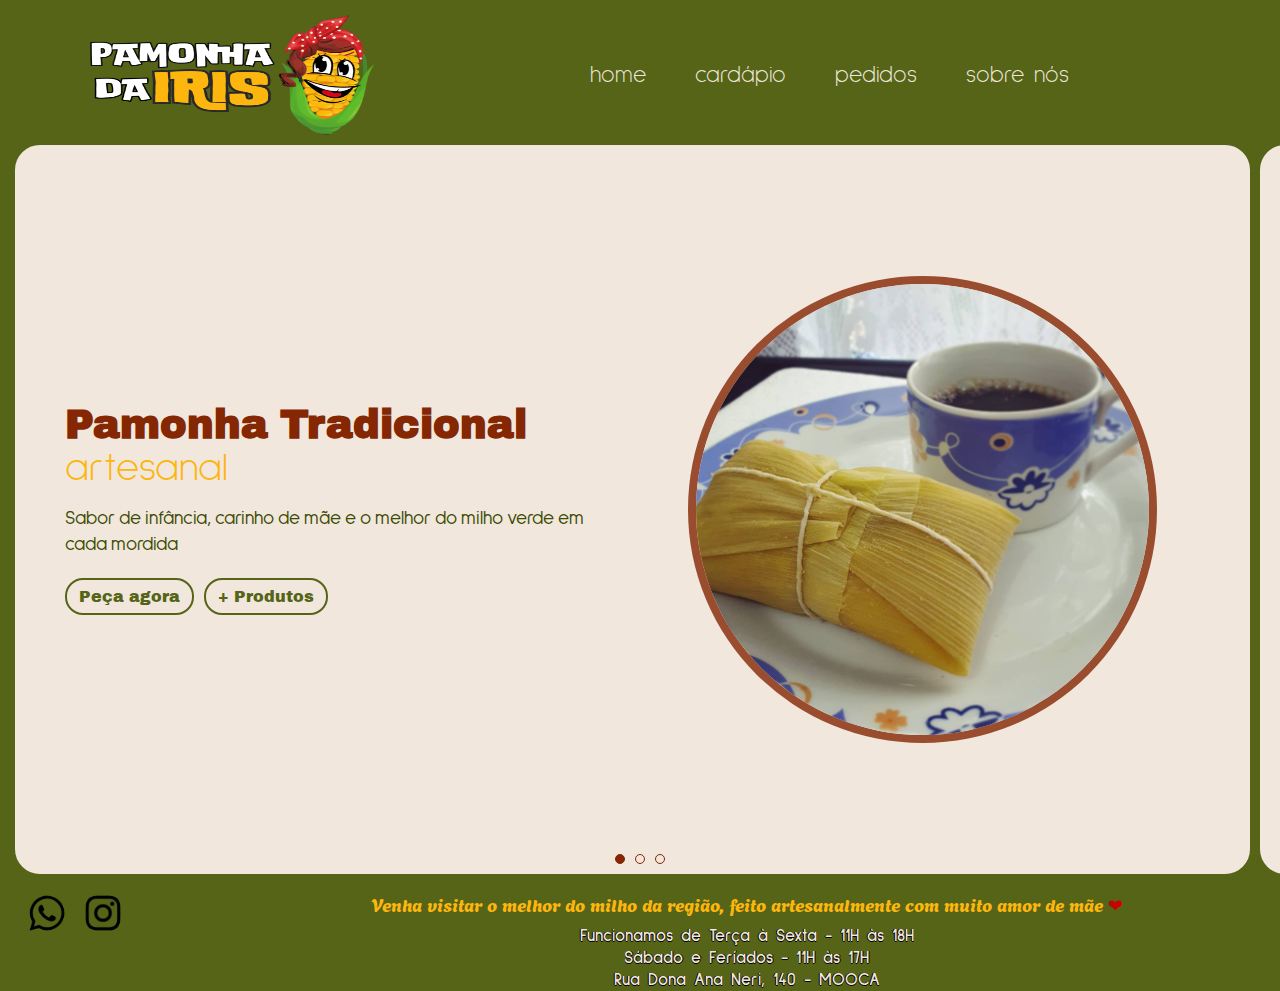
==== index.html @ 00f53f53 "atualizacao index" ====
<!DOCTYPE html>
<html lang="pt-br">
<head>
    <meta charset="UTF-8">
    <meta name="viewport" content="width=device-width, initial-scale=1.0">
    <title>Pamonha da Iris</title>
    <link rel="stylesheet" href="styles/main.css">
    <link rel="stylesheet" href="styles/index.css">
</head>
<body>

    <header>
        <nav class="container__header">
            <div class="container__header__logo">
                <img class="logo_img" src="img/1.png">
            </div>

            <ul class="menu">
                <li class="menu__item"><a href="index.html">Home</a></li>
                <li class="menu__item"><a href="cardapio.html">Cardápio</a></li>
                <li class="menu__item"><a href="pedidos.html">Pedidos</a></li>
                <li class="menu__item"><a href="about.html">Sobre nós</a></li>
            </ul>
        </nav>
    </header>
    <main>
        <section class="carrosel-container">
            <div class="carrossel-wrapper">
                <div class="carrossel-slide">
                    <div class="bannertexto">
                        <h1>Pamonha Tradicional <br><span>artesanal</span></h1>
                        <p>Sabor de infância, carinho de mãe e o melhor do milho verde em cada mordida</p>
                        <div class="links">
                            <a href="pedidos.html" class="links__acesso" id="links_acesso1">Peça agora</a>
                            <a href="cardapio.html" class="links__acesso" id="links_acesso2">+ Produtos</a>        
                        </div>
                    </div>
                    <div class="bannerimagem">
                        <img src="img/img_1.png" alt="">
                    </div>    
                </div>
                <div class="carrossel-slide">
                    <div class="bannertexto">
                        <h1>Almoço nordestino <br><span>com tempero caseiro</span> </h1>
                        <p>Um pedacinho do sabor nordestino agora também no horário do almoço</p>
                        <p>Servimos de terça a sexta a partir do 12h</p>
                        <p>Fiquem atentos ao cardápio do dia nas nossas redes</p>
                        <div class="links">
                            <a href="pedidos.html" class="links__acesso" id="links_acesso1">Peça agora</a>
                            <a href="cardapio.html" class="links__acesso" id="links_acesso2">+ Produtos</a>        
                        </div>
                    </div>
                    <div class="bannerimagem">
                        <img src="img/baiao.png" alt="">
                    </div>   
                </div>
                <div class="carrossel-slide">
                    <div class="bannertexto">
                        <h1>Gelinho Cremoso <br><span>gourmet</span> </h1>
                        <p>Para os dias de muito calor, vai um gelinho ai?!</p>
                        <p>Feito de forma artesanal e com a polpa da fruta e os melhores ingredientes</p>
                        <div class="links">
                            <a href="pedidos.html" class="links__acesso" id="links_acesso1">Peça agora</a>
                            <a href="cardapio.html" class="links__acesso" id="links_acesso2">+ Produtos</a>        
                        </div>
                    </div>
                    <div class="bannerimagem">
                        <img src="img/gelinho.png" alt="">
                    </div>   
                </div>
            </div>
        
            <div class="carrosel-bullets">
                <span class="bullet" onclick="changeSlide(0)"></span>
                <span class="bullet" onclick="changeSlide(1)"></span>
                <span class="bullet" onclick="changeSlide(2)"></span>
            </div>
        </section>
    </main>

    <footer class="contato">

        <div class="container_contato">
            <a href ="https://wa.me/+5511963220463" target="_blank"><img class="contato_img" src="img/whatsapp_logo.png"></a>
            <a href="https://www.instagram.com/pamonhadairis/" target="_blank"><img class="contato_img" src="img/instagram_logo.png"></a>
        </div>

        <div class="contato__redes">
            <p class="contato__redes__p1">Venha visitar o melhor do milho da região, feito artesanalmente com muito amor de mãe <span id="contato_coracao">❤</span></p>
            <p class="contato__redes__p2">Funcionamos de Terça à Sexta - 11H às 18H</p>
            <p class="contato__redes__p2">Sábado e Feríados - 11H às 17H</p>
            <p class="contato__redes__p2">Rua Dona Ana Neri, 140 - MOOCA</p>
        </div>

    </footer>

    <script src="script.js"></script>
</body>
</html>
---- styles/main.css ----
@import url('https://fonts.googleapis.com/css2?family=Sulphur+Point:wght@300;400;700&display=swap');
@import url('https://fonts.googleapis.com/css2?family=Agbalumo&display=swap');
@import url('https://fonts.googleapis.com/css2?family=Archivo+Black&display=swap');
/* font-family: 'Sulphur Point', sans-serif;*/
/* font-family: 'Archivo Black', sans-serif; */

/* Variáveis de cores */
:root {
    --bege-fundo: #F1E7DD;
    /* 241 231  221*/
    --amarelo-escuro: #FCB60D;
    /* 252 182 13 */
    --preto: rgb(4, 2, 1);
    --marrom: rgb(133, 39, 3);
    --verde-escuro: #556417;
    /* 85 100 23 */
    --verde-medio: #3C4C02;
    /* 60 76 2 */
}

* {
	margin: 0;
	padding: 0;
}

body {
	font-family: 'Sulphur Point', sans-serif;
	background-color: var(--verde-escuro);
    text-align: center;
    border: 10px solid var(--verde-escuro);
}

/* CABEÇALHO */
.container__header {
    display: flex;
    align-items: center;
    justify-content: space-between;
    background-color: var(--verde-escuro);
    height: 130px;
    font-family: 'Sulphur Point', sans-serif;
}

.container__header__logo {
    width: 300px;
    height: 120px;
}

.logo_img {
    padding-left: 25%;
    width: 100%;
    height: 100%;
}

.container__header__logo img:hover {
    -webkit-transform: scale(1.08);
    -ms-transform: scale(1.08);
    transform: scale(1.08);
    transition: 1s ease;
}

.container__header__nome {
    font-size: 32px;
}

.menu {
    list-style: none;
    padding: 100px;
    margin-right: 75px;
}

.menu__item {
    background-color: var(--verde-escuro); 
    display: inline-block;
    margin-right: 10px;
    border-radius: 12px;
    font-size: 23px;
    font-weight: 300;
    text-transform: lowercase;
}

.menu__item a {
    text-decoration: none;
    color: var(--bege-fundo);
    padding: 8px 16px; 
    display: block;
    box-sizing: border-box;
}

.menu__item a:hover {
    background-color: rgba(241, 231,  221, 0.2);
    color: var(--amarelo-escuro);
    font-weight: 700;
    border: 1px solid var(--bege-fundo);
    border-radius: 24px;
}

/* RODAPÉ */
.contato {
    display: flex;
    flex-direction: row;
    justify-content: flex-start;
    gap: 19.5%;
    background-color: var(--verde-escuro);
    height: 90px;
    border: 1px solid var(--verde-escuro);
    margin-top: 25px;
}

.container_contato {
    display: flex;
    gap: 10px;
    margin-left: 1%;
}

.contato_img {
    width: 46px;
    height: 46px;
}

.contato__redes {
    display: flex;
    flex-direction: column;
    justify-content: flex-start;
    display: block;
}

.contato__redes p{
    display: block;
}

.contato__redes__p1 {
    font-family: 'Agbalumo';
    word-spacing: 2px;
    font-size: 18px;
    color: var(--amarelo-escuro);
    margin-bottom: 8px;
}

.contato__redes__p2 {
    color: var(--bege-fundo);
    font-family: 'Sulphur Point', sans-serif;
    font-size: 16.5px;
    font-weight: 700;
    text-shadow: -0.5px 0 black, 0 0.5px black,
    0.5px 0 black, 0 -0.5px black;
}

#contato_coracao {
    color: rgb(199, 2, 2);
}

.container_contato a:hover {
    filter: invert(1);
}
---- styles/index.css ----
body {
    overflow-x: hidden;
    
}

/* CARROSSEL DE SLIDES */
.carrossel-container {
    overflow: hidden;
    width: 100vw;
    position: relative;
    height: 70vh;
}

.carrossel-wrapper {
    display: flex;
    transition: transform 0.5s;
    width: 98%;
    margin-right: 50px;
}

.carrossel-slide {
    flex: 0 0 100%;
    display: flex;
    justify-content: space-around;
    align-items: center;
    height: 81vh;
    border: 5px solid var(--verde-escuro);
    border-radius: 30px;
    background-color: var(--bege-fundo);
    gap: 5px;
    
}

.bannertexto {
    width: 50%;
    box-sizing: border-box;
    display: flex;
    flex-direction: column;
    justify-content: center;
    margin-left:50px;
}

.bannertexto h1 {
    font-family: 'Archivo Black', sans-serif;
    font-size: 40px;
    word-spacing: -10px;
    text-transform: capitalize;
    text-align:left;
    line-height: 42px;
    word-spacing: -1px;
    color: var(--marrom);
    margin-bottom: 12px;
}

.bannertexto span{
    color: var(--amarelo-escuro);
    font-weight: 300;
    text-transform: lowercase;
    font-family: 'Sulphur Point', sans-serif;
    word-spacing: -10px;
}


.bannertexto p {
    font-size: 19px;
    word-spacing: -5px;
    text-transform:none;
    text-align:left;
    margin-top: 5px;
    color: var(--verde-medio);
    font-weight: 400;
}

.bannerimagem {
    width: 55%;
    display: flex;
    justify-content: center;
    margin: 25px 25px 25px 0;
}

.bannerimagem img {
    width: 75%;
    height: 85%;
    object-fit: contain;
    border: 8px solid rgba(133, 39, 3, 0.8);
    border-radius: 50%;
}

.carrosel-bullets {
    display: flex;
    justify-content: center;
    margin-top: -25px;
    margin-bottom: 10px;
    overflow: hidden;

}

.bullet {
    width: 8px;
    height: 8px;
    border-radius: 50%;
    background-color: var(--bege-fundo);
    margin: 0 5px;
    cursor: pointer;
    z-index: 3;
    border: 1px solid var(--marrom);
}

.bullet.active {
    background-color: var(--marrom);
}

.links {
    display: flex;
    justify-content: flex-start;
    margin-top: 10px;
}

.links__acesso {
    background-color: var(--bege-fundo); 
    display: inline-block;
    padding: 8px 12px;
    margin-right: 10px;
    margin-top: 10px;
    border-radius: 18px;
    font-family: 'Archivo Black', sans-serif;
}

.links a {
    color: var(--verde-escuro);
    text-decoration: none;
    border: 2px solid var(--verde-escuro);
    word-spacing: 0;
    text-transform: none;

}

.links a:hover {
    background-color: var(--verde-medio);
    color: var(--bege-fundo);
    border-radius: 18px;
}
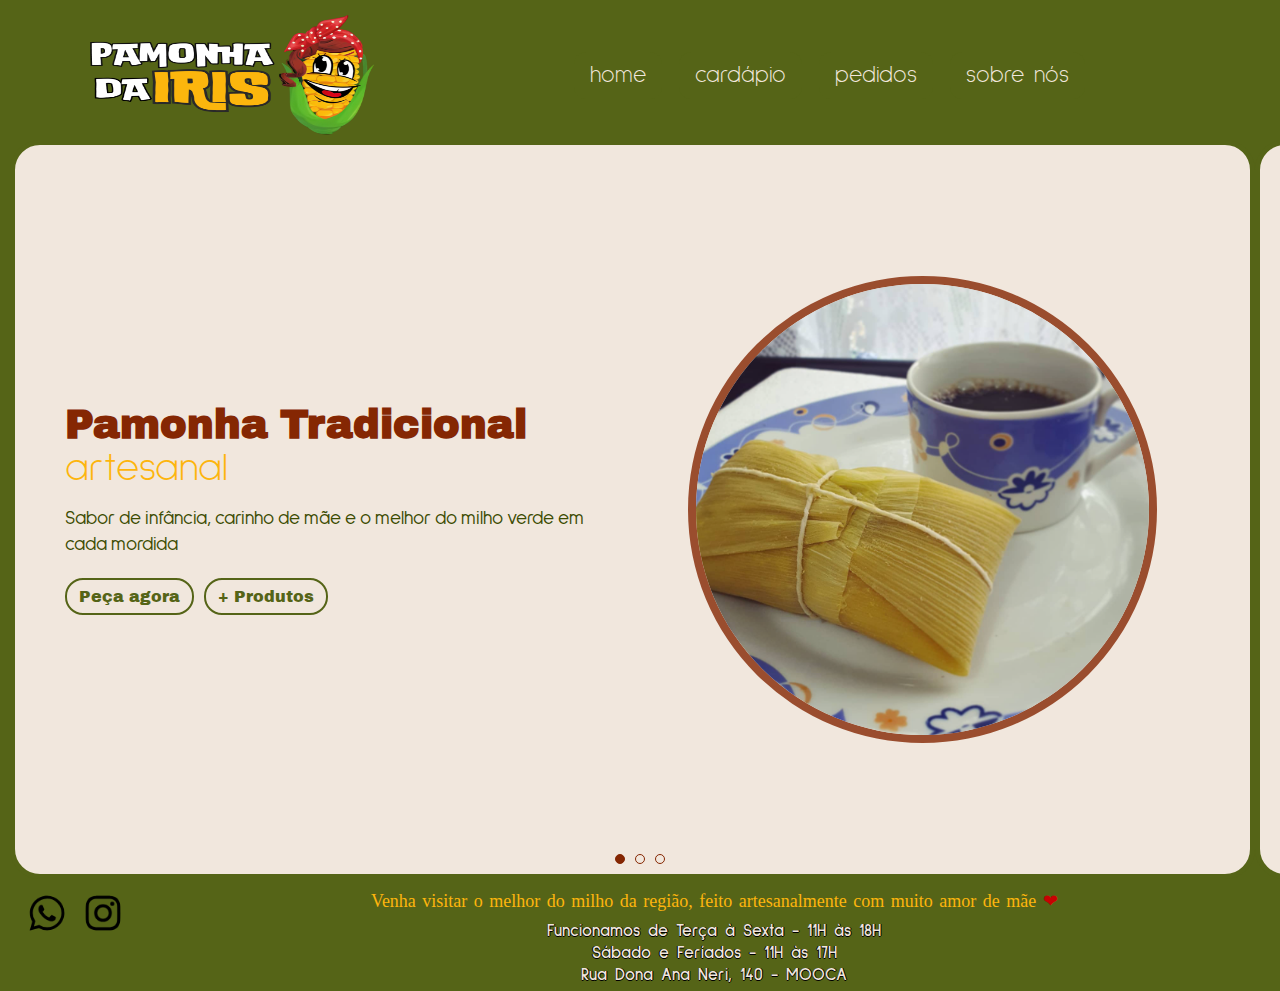
==== commit be1fa39c: "checagem geral" ====
--- a/index.html
+++ b/index.html
@@ -44,10 +44,10 @@
                         <h1>Almoço nordestino <br><span>com tempero caseiro</span> </h1>
                         <p>Um pedacinho do sabor nordestino agora também no horário do almoço</p>
                         <p>Servimos de terça a sexta a partir do 12h</p>
-                        <p>Fiquem atentos ao cardápio do dia nas nossas redes</p>
+                        <p>Quer saber o cardápio do dia?! Fica de olho nas nossas redes</p>
                         <div class="links">
-                            <a href="pedidos.html" class="links__acesso" id="links_acesso1">Peça agora</a>
-                            <a href="cardapio.html" class="links__acesso" id="links_acesso2">+ Produtos</a>        
+                            <a href="https://wa.me/+5511975602377?text=rom+%0apom+%0apom+%0apom" class="links__acesso" id="links_acesso1">Link Whats</a>
+                            <a href="https://www.instagram.com/stories/pamonhadairis" class="links__acesso" id="links_acesso2">Status Insta</a>
                         </div>
                     </div>
                     <div class="bannerimagem">
@@ -60,8 +60,8 @@
                         <p>Para os dias de muito calor, vai um gelinho ai?!</p>
                         <p>Feito de forma artesanal e com a polpa da fruta e os melhores ingredientes</p>
                         <div class="links">
-                            <a href="pedidos.html" class="links__acesso" id="links_acesso1">Peça agora</a>
-                            <a href="cardapio.html" class="links__acesso" id="links_acesso2">+ Produtos</a>        
+                            <a href="pedidos.html" class="links__acesso" id="links_acesso1">Peça Agora </a>
+                            <a href="cardapio.html#gelinho1" class="links__acesso" id="links_acesso2">+ Sabores</a>        
                         </div>
                     </div>
                     <div class="bannerimagem">
--- a/styles/main.css
+++ b/styles/main.css
@@ -1,14 +1,17 @@
 @import url('https://fonts.googleapis.com/css2?family=Sulphur+Point:wght@300;400;700&display=swap');
-@import url('https://fonts.googleapis.com/css2?family=Agbalumo&display=swap');
+@import url('https://fonts.googleapis.com/css2?family=Comic+Neue:ital,wght@0,300;0,400;0,700;1,300;1,400;1,700&display=swap');
 @import url('https://fonts.googleapis.com/css2?family=Archivo+Black&display=swap');
-/* font-family: 'Sulphur Point', sans-serif;*/
+@import url('https://fonts.googleapis.com/css2?family=Kalam:wght@300;400&display=swap');
+/* font-family: 'Sulphur Point', sans-serif; */
+/* font-family: 'Comic Neue', cursive; */
 /* font-family: 'Archivo Black', sans-serif; */
+/* font-family: 'Kalam', cursive; */
 
 /* Variáveis de cores */
 :root {
     --bege-fundo: #F1E7DD;
     /* 241 231  221*/
-    --amarelo-escuro: #FCB60D;
+    --amarelo-escuro: rgb(253, 181, 13);
     /* 252 182 13 */
     --preto: rgb(4, 2, 1);
     --marrom: rgb(133, 39, 3);
@@ -16,6 +19,8 @@
     /* 85 100 23 */
     --verde-medio: #3C4C02;
     /* 60 76 2 */
+    --vermelho: #c70202;
+    --marrom-vinho: #b61212;
 }
 
 * {
@@ -24,6 +29,7 @@
 }
 
 body {
+    font-size: 16px;
 	font-family: 'Sulphur Point', sans-serif;
 	background-color: var(--verde-escuro);
     text-align: center;
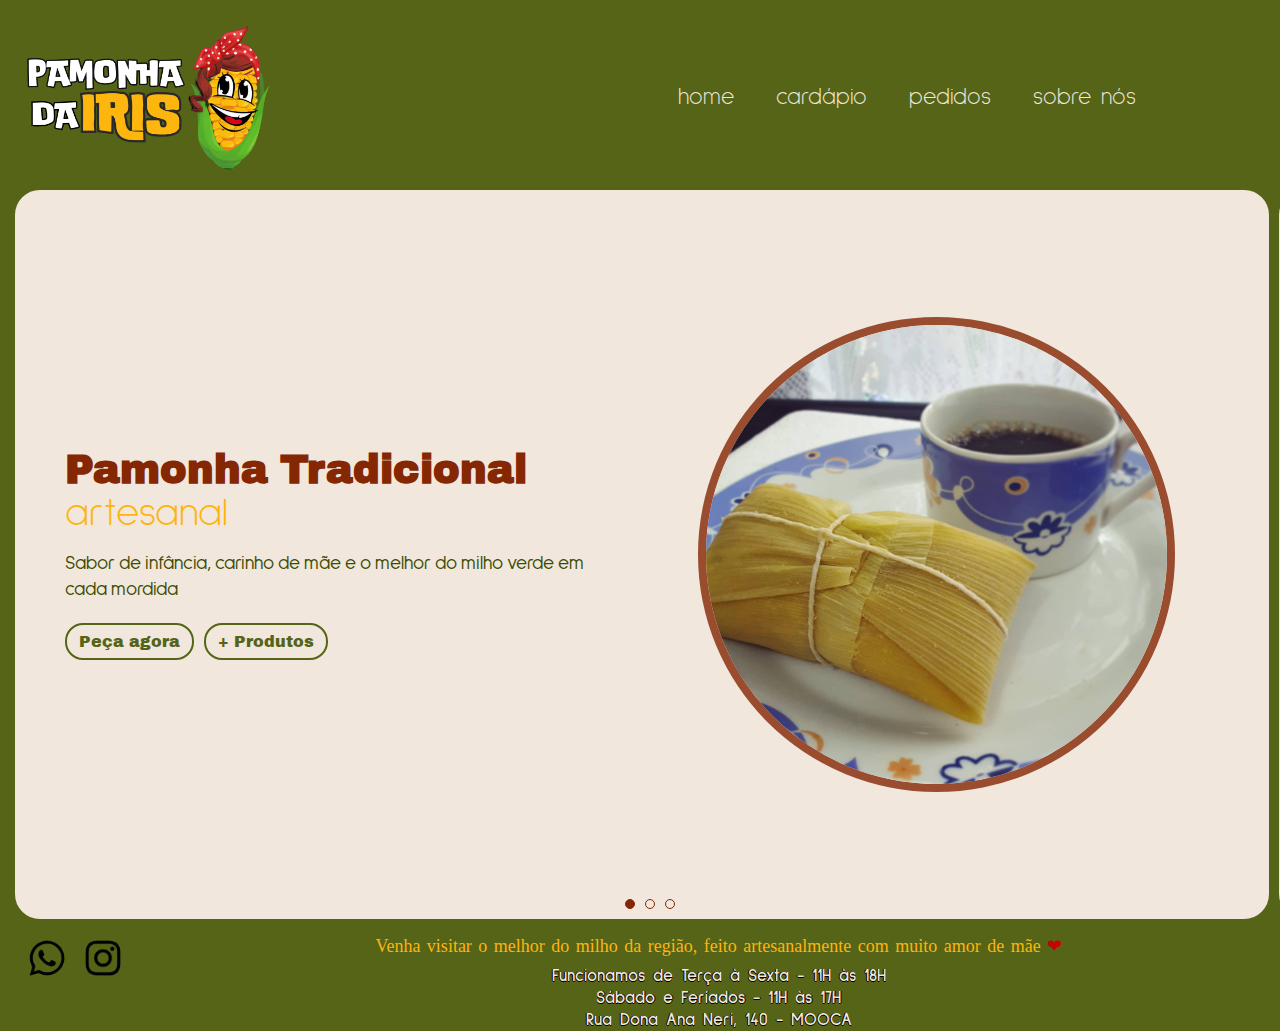
==== commit 6685f23e: "responsividade cabecalho e rodape" ====
--- a/index.html
+++ b/index.html
@@ -44,10 +44,10 @@
                         <h1>Almoço nordestino <br><span>com tempero caseiro</span> </h1>
                         <p>Um pedacinho do sabor nordestino agora também no horário do almoço</p>
                         <p>Servimos de terça a sexta a partir do 12h</p>
-                        <p>Quer saber o cardápio do dia?! Fica de olho nas nossas redes</p>
+                        <p>Fiquem atentos ao cardápio do dia nas nossas redes</p>
                         <div class="links">
-                            <a href="https://wa.me/+5511975602377?text=rom+%0apom+%0apom+%0apom" class="links__acesso" id="links_acesso1">Link Whats</a>
-                            <a href="https://www.instagram.com/stories/pamonhadairis" class="links__acesso" id="links_acesso2">Status Insta</a>
+                            <a href="pedidos.html" class="links__acesso" id="links_acesso1">Peça agora</a>
+                            <a href="cardapio.html" class="links__acesso" id="links_acesso2">+ Produtos</a>        
                         </div>
                     </div>
                     <div class="bannerimagem">
@@ -60,8 +60,8 @@
                         <p>Para os dias de muito calor, vai um gelinho ai?!</p>
                         <p>Feito de forma artesanal e com a polpa da fruta e os melhores ingredientes</p>
                         <div class="links">
-                            <a href="pedidos.html" class="links__acesso" id="links_acesso1">Peça Agora </a>
-                            <a href="cardapio.html#gelinho1" class="links__acesso" id="links_acesso2">+ Sabores</a>        
+                            <a href="pedidos.html" class="links__acesso" id="links_acesso1">Peça agora</a>
+                            <a href="cardapio.html" class="links__acesso" id="links_acesso2">+ Produtos</a>        
                         </div>
                     </div>
                     <div class="bannerimagem">
--- a/styles/main.css
+++ b/styles/main.css
@@ -34,6 +34,8 @@
 	background-color: var(--verde-escuro);
     text-align: center;
     border: 10px solid var(--verde-escuro);
+    height: 100vh;
+    width: 100vw;
 }
 
 /* CABEÇALHO */
@@ -42,19 +44,20 @@
     align-items: center;
     justify-content: space-between;
     background-color: var(--verde-escuro);
-    height: 130px;
     font-family: 'Sulphur Point', sans-serif;
 }
 
 .container__header__logo {
-    width: 300px;
-    height: 120px;
+    width: 20%;
+    height: 80%;
 }
 
 .logo_img {
-    padding-left: 25%;
     width: 100%;
     height: 100%;
+    object-fit: contain; /* Garante que a imagem mantenha suas proporções */
+    display: block; /* Remove espaçamento extra abaixo da imagem */
+    padding-left: 5%;
 }
 
 .container__header__logo img:hover {
@@ -70,8 +73,9 @@
 
 .menu {
     list-style: none;
-    padding: 100px;
-    margin-right: 75px;
+    padding: 5%;
+    margin-right: 5%;
+    display: flex;
 }
 
 .menu__item {
@@ -102,6 +106,8 @@
 
 /* RODAPÉ */
 .contato {
+    width: 100%;
+    height: auto;
     display: flex;
     flex-direction: row;
     justify-content: flex-start;
@@ -157,4 +163,44 @@
 
 .container_contato a:hover {
     filter: invert(1);
-}+}
+
+/* RESPONSIVIDADE */
+@media screen and (max-width: 768px) {
+
+    /* CABEÇALHO */
+    .container__header {
+        flex-direction: column;
+        height: auto; 
+        padding: 1% 0;
+    }
+
+    .container__header__logo {
+        width: 55%; /*Tamanho img logo container*/
+        height: auto;
+        margin-bottom: 1%;
+    }
+
+    .logo_img {
+        padding-left: 0;
+        width: 100%;
+    }
+
+    .menu {
+        padding: 2% 0;
+        justify-content: space-around;
+    }
+
+    .menu__item {
+        margin: 5px 0;
+        font-size: 2.25em;
+        word-spacing: -10px;
+    }
+
+    /* RODAPÉ */
+    .contato {
+        flex-direction: column;
+        align-items: center;
+    }
+
+}
--- a/styles/index.css
+++ b/styles/index.css
@@ -139,4 +139,35 @@
     background-color: var(--verde-medio);
     color: var(--bege-fundo);
     border-radius: 18px;
+}
+
+@media screen and (max-width: 768px) {
+
+    /* CARROSSEL DE SLIDES */
+    .carrossel-slide {
+        flex-direction: column-reverse;
+        justify-content: flex-end;
+        align-items: center;
+    }
+
+    .bannertexto {
+        width: 60%;
+        box-sizing: border-box;
+        display: flex;
+        flex-direction: column;
+        justify-content: center;
+        align-items: flex; /* Alinhamento do texto a esquerda */
+        margin-left: 0;
+        margin-right: 0;
+    }
+
+    .bannerimagem {
+        width: 60%;
+        margin: 25px 0 0 0; /* Ajuste de margem*/
+    }
+
+    .links {
+        justify-content: center;
+        margin: 0;
+    }
 }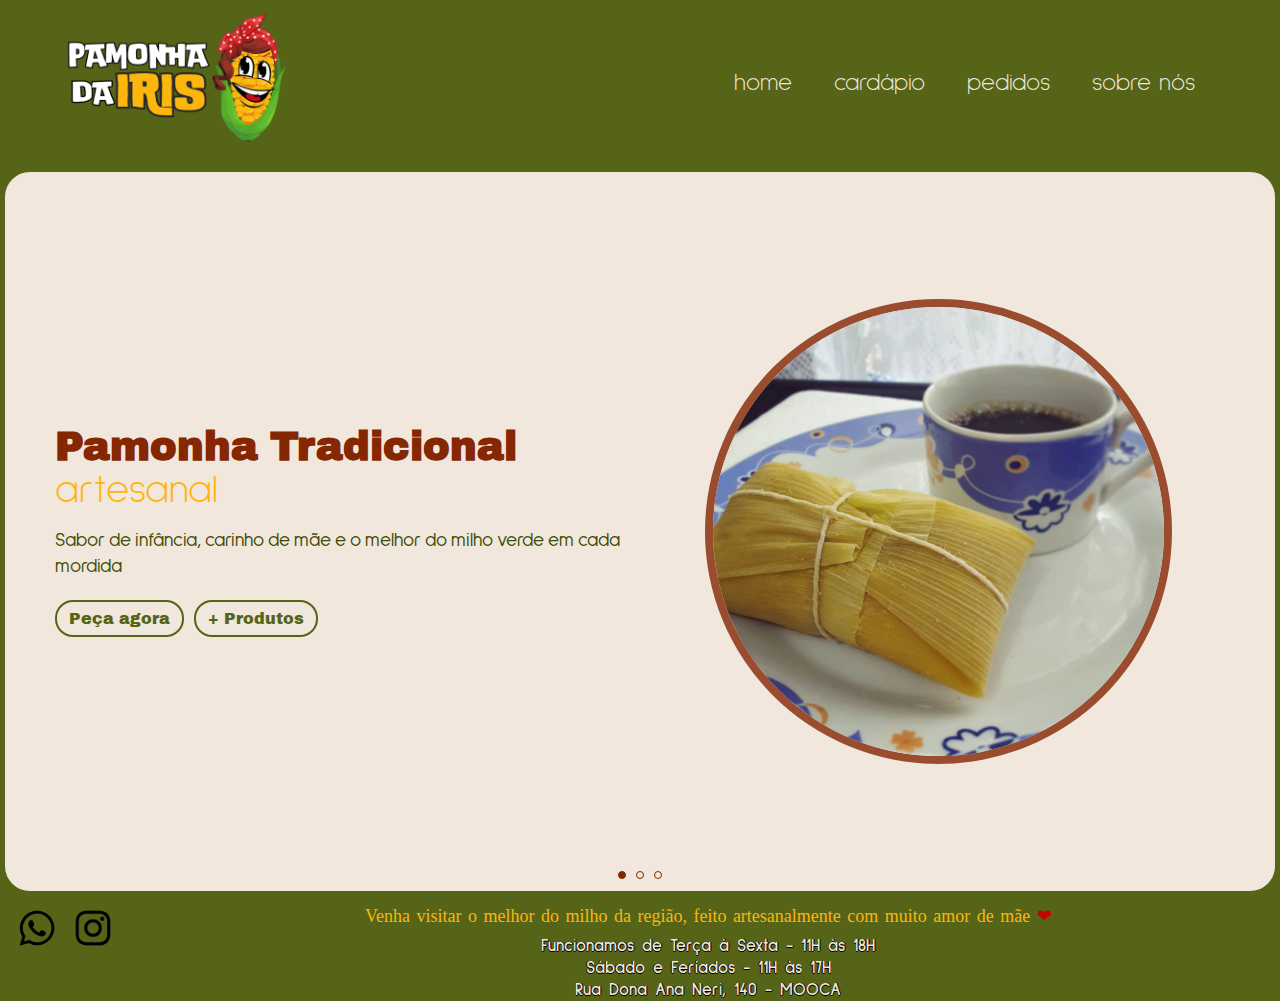
==== commit c80f4ed0: "atualizacao estilo responsividade" ====
--- a/index.html
+++ b/index.html
@@ -43,7 +43,6 @@
                     <div class="bannertexto">
                         <h1>Almoço nordestino <br><span>com tempero caseiro</span> </h1>
                         <p>Um pedacinho do sabor nordestino agora também no horário do almoço</p>
-                        <p>Servimos de terça a sexta a partir do 12h</p>
                         <p>Fiquem atentos ao cardápio do dia nas nossas redes</p>
                         <div class="links">
                             <a href="pedidos.html" class="links__acesso" id="links_acesso1">Peça agora</a>
--- a/styles/main.css
+++ b/styles/main.css
@@ -33,9 +33,6 @@
 	font-family: 'Sulphur Point', sans-serif;
 	background-color: var(--verde-escuro);
     text-align: center;
-    border: 10px solid var(--verde-escuro);
-    height: 100vh;
-    width: 100vw;
 }
 
 /* CABEÇALHO */
@@ -45,11 +42,13 @@
     justify-content: space-between;
     background-color: var(--verde-escuro);
     font-family: 'Sulphur Point', sans-serif;
+    padding: 1% 5%;
 }
 
 .container__header__logo {
     width: 20%;
-    height: 80%;
+    height: auto;
+    margin-bottom: 1%;
 }
 
 .logo_img {
@@ -57,7 +56,6 @@
     height: 100%;
     object-fit: contain; /* Garante que a imagem mantenha suas proporções */
     display: block; /* Remove espaçamento extra abaixo da imagem */
-    padding-left: 5%;
 }
 
 .container__header__logo img:hover {
@@ -73,17 +71,20 @@
 
 .menu {
     list-style: none;
-    padding: 5%;
-    margin-right: 5%;
-    display: flex;
+    padding: 0;
+    margin: 0;
+    display: flex;
+    flex-grow: 1;
+    justify-content: flex-end;
 }
 
 .menu__item {
     background-color: var(--verde-escuro); 
     display: inline-block;
-    margin-right: 10px;
+    margin: 0 5px;
     border-radius: 12px;
-    font-size: 23px;
+    font-size: 1.5em;
+    word-spacing: -3px;
     font-weight: 300;
     text-transform: lowercase;
 }
@@ -167,18 +168,18 @@
 
 /* RESPONSIVIDADE */
 @media screen and (max-width: 768px) {
-
     /* CABEÇALHO */
     .container__header {
         flex-direction: column;
+        width: auto;
         height: auto; 
-        padding: 1% 0;
+        padding: 0;
+        align-items: center;
     }
 
     .container__header__logo {
-        width: 55%; /*Tamanho img logo container*/
-        height: auto;
-        margin-bottom: 1%;
+        width: 80%;
+        margin-bottom: 2%;
     }
 
     .logo_img {
@@ -188,16 +189,25 @@
 
     .menu {
         padding: 2% 0;
-        justify-content: space-around;
+        width: 100%;
+        justify-content: space-around; /* Ajuste para manter os itens na mesma linha */
+        flex-direction: row; /* Mantenha a direção da linha */
+        align-items: center;
     }
 
     .menu__item {
-        margin: 5px 0;
-        font-size: 2.25em;
-        word-spacing: -10px;
-    }
-
-    /* RODAPÉ */
+        margin: 5px;
+        font-size: 1.2em;
+        word-spacing: -3px;
+    }
+    
+    .menu__item a {
+        padding: 0 0; /* Ajuste do espaçamento interno */
+        border-radius: 12px;
+        font-size: 1.2em;
+    }
+
+    /*RODAPÉ*/
     .contato {
         flex-direction: column;
         align-items: center;
--- a/styles/index.css
+++ b/styles/index.css
@@ -1,6 +1,11 @@
+*{
+    margin: 0;
+    padding: 0;
+    box-sizing: border-box;
+}
+
 body {
-    overflow-x: hidden;
-    
+    overflow-x: hidden;  
 }
 
 /* CARROSSEL DE SLIDES */
@@ -14,8 +19,8 @@
 .carrossel-wrapper {
     display: flex;
     transition: transform 0.5s;
-    width: 98%;
-    margin-right: 50px;
+    width: 100%; /* Ajuste o valor conforme necessário, dependendo do número de slides */
+    margin-right: 0;
 }
 
 .carrossel-slide {
@@ -28,7 +33,7 @@
     border-radius: 30px;
     background-color: var(--bege-fundo);
     gap: 5px;
-    
+
 }
 
 .bannertexto {
@@ -142,8 +147,20 @@
 }
 
 @media screen and (max-width: 768px) {
+    /* BUG TAMANHO TELA */
+    html {
+        max-height: 1200px;
+        height: 100%;
+        overflow-y: auto;
+    }
 
     /* CARROSSEL DE SLIDES */
+    .carrossel-wrapper {
+        height: auto;
+        width: 100%; /* Certifica-se de que apenas um slide seja visível no modo móvel */
+        margin-right: 0;
+    }
+
     .carrossel-slide {
         flex-direction: column-reverse;
         justify-content: flex-end;
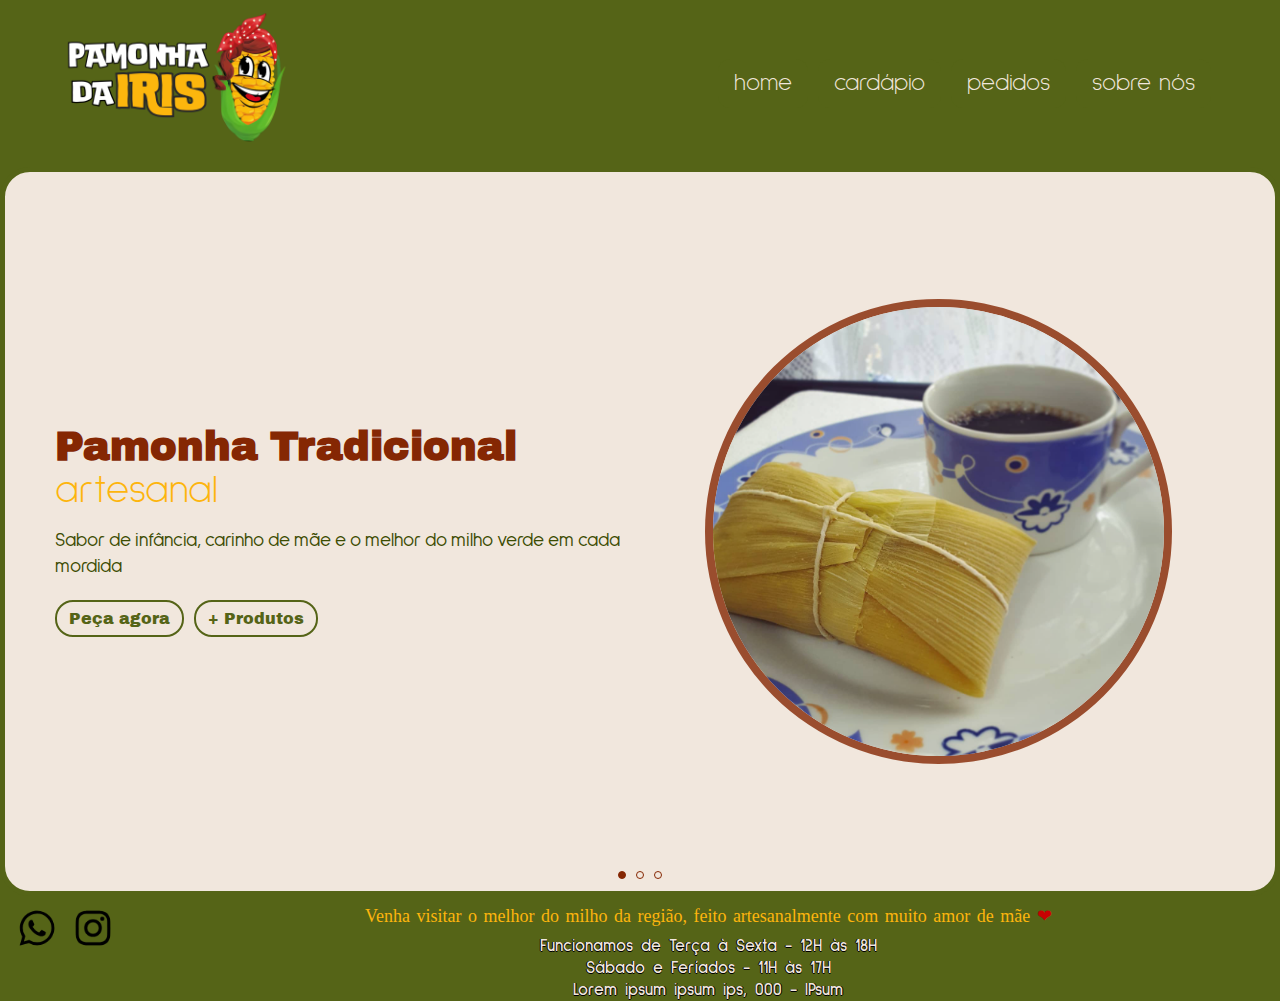
==== commit 4a49858d: "Update index.html" ====
--- a/index.html
+++ b/index.html
@@ -26,7 +26,7 @@
     <main>
         <section class="carrosel-container">
             <div class="carrossel-wrapper">
-                <div class="carrossel-slide">
+                <div class="carrossel-slide" id="slidemenor1">
                     <div class="bannertexto">
                         <h1>Pamonha Tradicional <br><span>artesanal</span></h1>
                         <p>Sabor de infância, carinho de mãe e o melhor do milho verde em cada mordida</p>
@@ -45,22 +45,21 @@
                         <p>Um pedacinho do sabor nordestino agora também no horário do almoço</p>
                         <p>Fiquem atentos ao cardápio do dia nas nossas redes</p>
                         <div class="links">
-                            <a href="pedidos.html" class="links__acesso" id="links_acesso1">Peça agora</a>
-                            <a href="cardapio.html" class="links__acesso" id="links_acesso2">+ Produtos</a>        
+                            <a href="https://www.instagram.com/" class="links__acesso" id="links_acesso2">Instagram</a>        
                         </div>
                     </div>
                     <div class="bannerimagem">
                         <img src="img/baiao.png" alt="">
                     </div>   
                 </div>
-                <div class="carrossel-slide">
+                <div class="carrossel-slide" id="slidemenor2">
                     <div class="bannertexto">
                         <h1>Gelinho Cremoso <br><span>gourmet</span> </h1>
                         <p>Para os dias de muito calor, vai um gelinho ai?!</p>
                         <p>Feito de forma artesanal e com a polpa da fruta e os melhores ingredientes</p>
                         <div class="links">
                             <a href="pedidos.html" class="links__acesso" id="links_acesso1">Peça agora</a>
-                            <a href="cardapio.html" class="links__acesso" id="links_acesso2">+ Produtos</a>        
+                            <a href="cardapio.html#gelinho1" class="links__acesso" id="links_acesso2">+ Sabores</a>        
                         </div>
                     </div>
                     <div class="bannerimagem">
@@ -86,13 +85,13 @@
 
         <div class="contato__redes">
             <p class="contato__redes__p1">Venha visitar o melhor do milho da região, feito artesanalmente com muito amor de mãe <span id="contato_coracao">❤</span></p>
-            <p class="contato__redes__p2">Funcionamos de Terça à Sexta - 11H às 18H</p>
+            <p class="contato__redes__p2">Funcionamos de Terça à Sexta - 12H às 18H</p>
             <p class="contato__redes__p2">Sábado e Feríados - 11H às 17H</p>
-            <p class="contato__redes__p2">Rua Dona Ana Neri, 140 - MOOCA</p>
+            <p class="contato__redes__p2">Lorem ipsum ipsum ips, 000 - IPsum</p>
         </div>
 
     </footer>
 
     <script src="script.js"></script>
 </body>
-</html>+</html>
--- a/styles/main.css
+++ b/styles/main.css
@@ -202,7 +202,7 @@
     }
     
     .menu__item a {
-        padding: 0 0; /* Ajuste do espaçamento interno */
+        padding: 0; /* Ajuste do espaçamento interno */
         border-radius: 12px;
         font-size: 1.2em;
     }
--- a/styles/index.css
+++ b/styles/index.css
@@ -151,7 +151,7 @@
     html {
         max-height: 1200px;
         height: 100%;
-        overflow-y: auto;
+        overflow-y: scroll;
     }
 
     /* CARROSSEL DE SLIDES */
@@ -165,17 +165,28 @@
         flex-direction: column-reverse;
         justify-content: flex-end;
         align-items: center;
+        gap: 1%;
     }
 
     .bannertexto {
-        width: 60%;
+        width: 90%;
         box-sizing: border-box;
         display: flex;
         flex-direction: column;
         justify-content: center;
-        align-items: flex; /* Alinhamento do texto a esquerda */
         margin-left: 0;
         margin-right: 0;
+        padding: 2%;
+    }
+
+    .bannertexto h1 {
+        text-align: left;
+        font-size: 30px;
+    }
+
+    .bannertexto span {
+        font-size: 37px;
+        word-spacing: -5px;
     }
 
     .bannerimagem {
@@ -183,8 +194,27 @@
         margin: 25px 0 0 0; /* Ajuste de margem*/
     }
 
+    .bannerimagem img {
+        width: 100%;
+        height: 100%;
+        border-radius: 50%;
+    }
+
+    /* ESPAÇAMENTO ESPECifÍCO */
+    #slidemenor1 img {
+        margin-top: 1%;
+    }
+    
+    #slidemenor1 .bannertexto {
+        margin-top: 10%;
+    }
+
+    #slidemenor2 .bannertexto {
+        margin-top: 5%;
+    }
+
     .links {
         justify-content: center;
         margin: 0;
     }
-}+}
